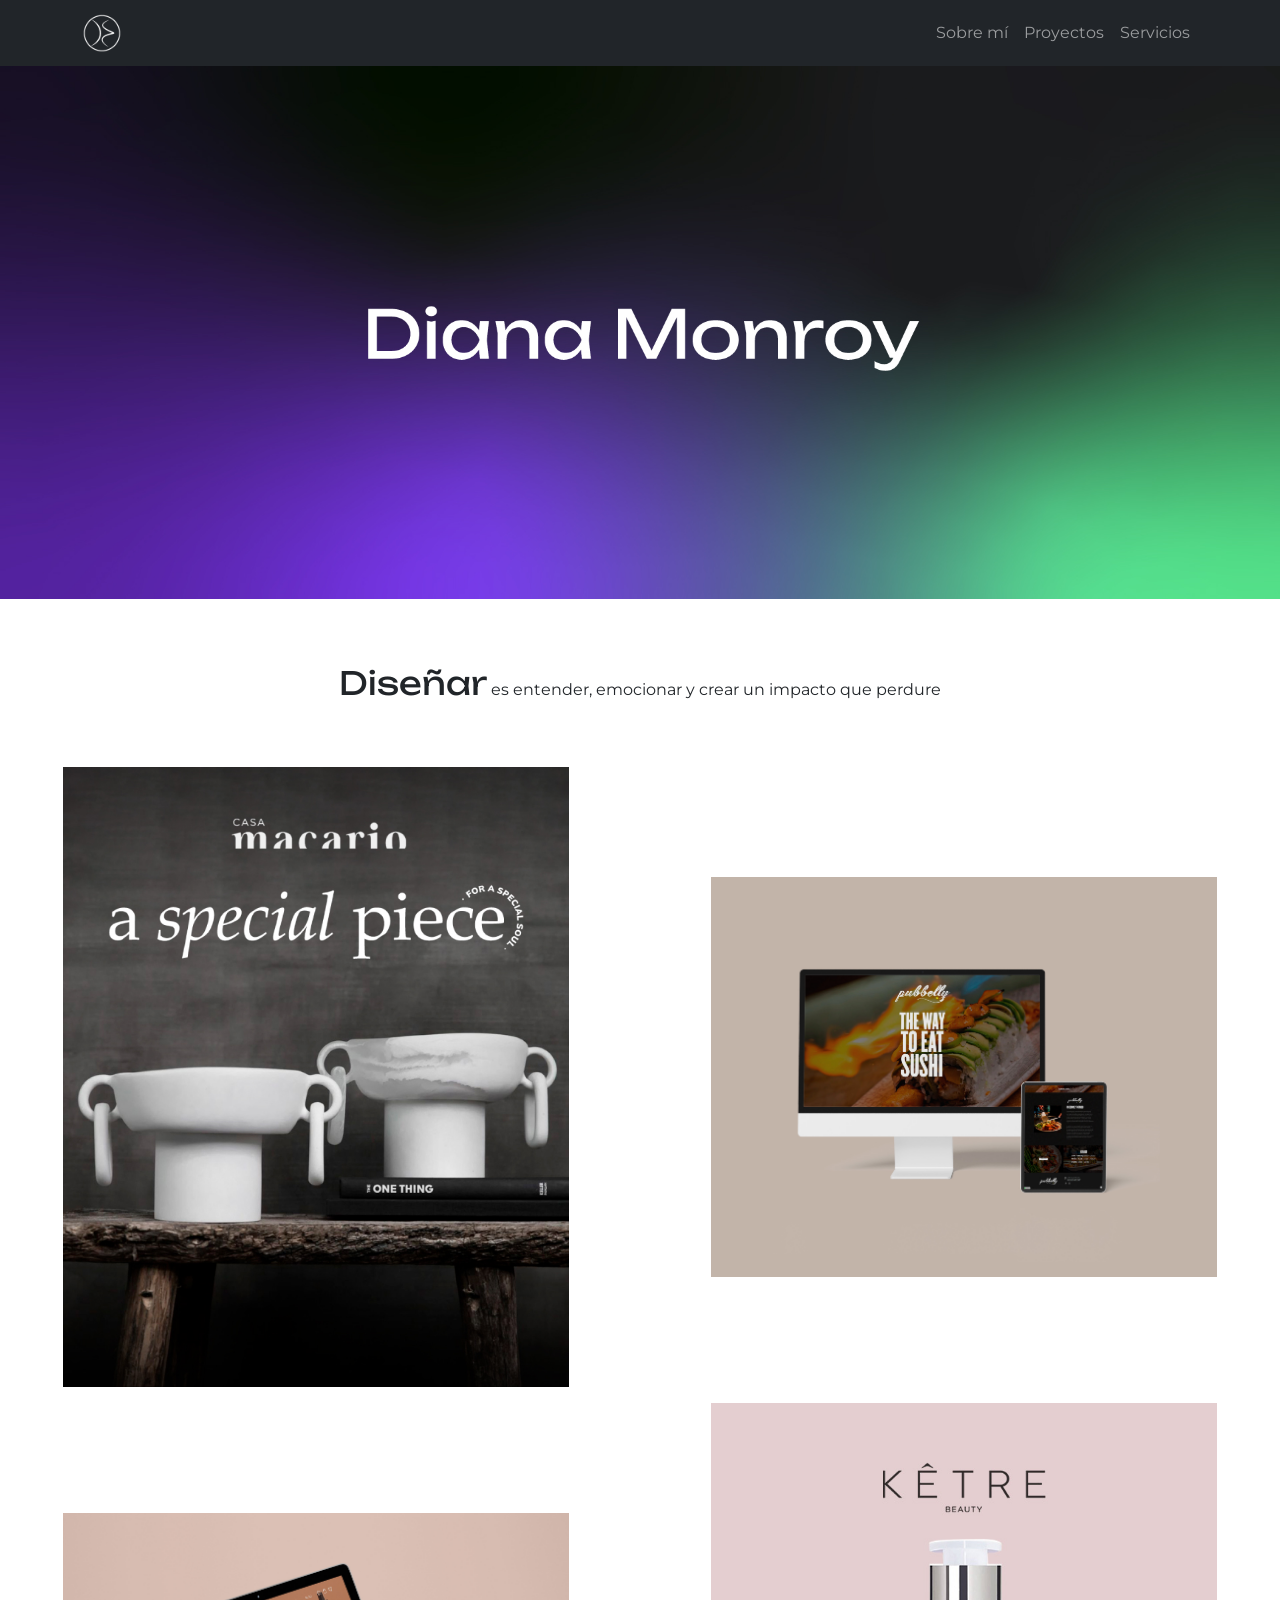
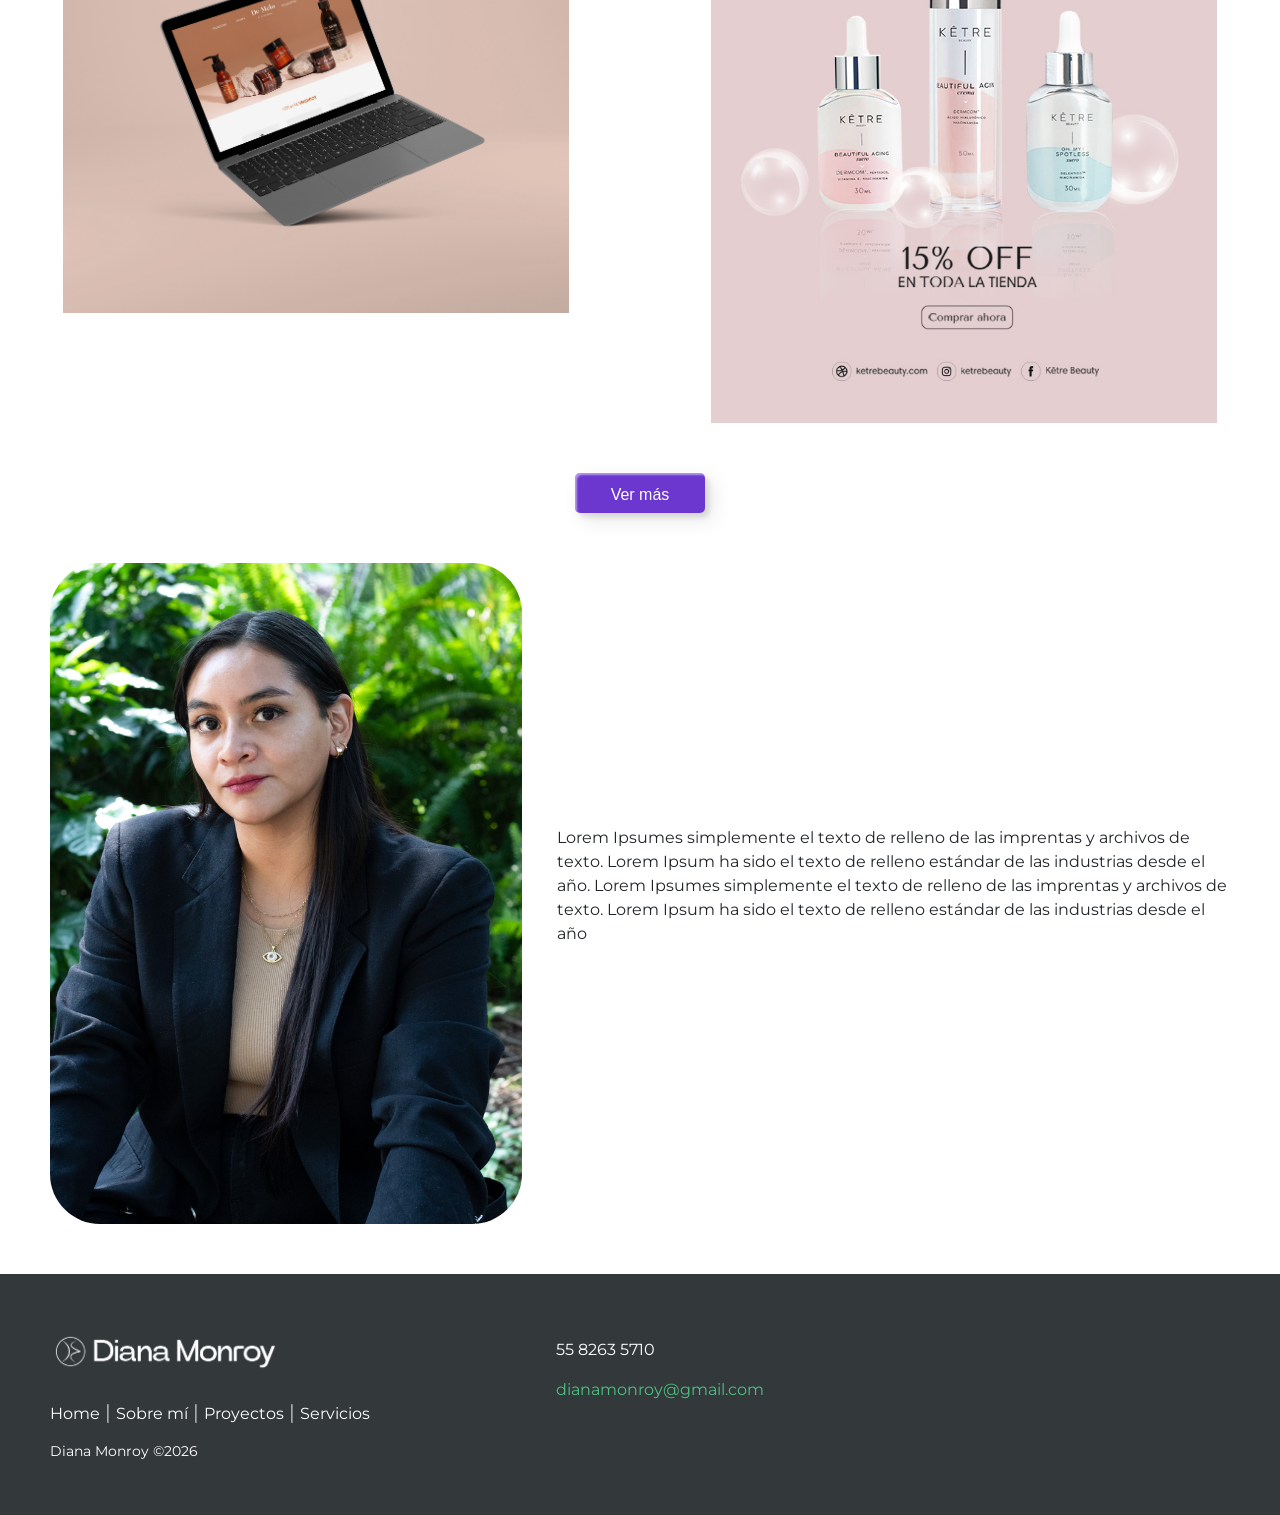
==== index.html @ ef46da45 "version 27 feb 2026" ====
<!DOCTYPE html>
<html lang="es">

<head>
    <meta charset="UTF-8">
    <meta name="viewport" content="width=device-width, initial-scale=1.0">
    <title>Diana Monroy</title>
    <!-- Hoja de estiloa -->
    <link rel="stylesheet" href="./css/styles.css">
    <!-- BOOTSTRAP -->
    <link href="https://cdn.jsdelivr.net/npm/bootstrap@5.3.8/dist/css/bootstrap.min.css" rel="stylesheet"
        integrity="sha384-sRIl4kxILFvY47J16cr9ZwB07vP4J8+LH7qKQnuqkuIAvNWLzeN8tE5YBujZqJLB" crossorigin="anonymous">

    <!-- FONTS -->
    <link rel="preconnect" href="https://fonts.googleapis.com">
    <link rel="preconnect" href="https://fonts.gstatic.com" crossorigin>
    <link href="https://fonts.googleapis.com/css2?family=Montserrat:ital,wght@0,100..900;1,100..900&display=swap"
        rel="stylesheet">


    <link rel="preconnect" href="https://fonts.googleapis.com">
    <link rel="preconnect" href="https://fonts.gstatic.com" crossorigin>
    <link href="https://fonts.googleapis.com/css2?family=Unbounded:wght@200..900&display=swap" rel="stylesheet">

</head>

<body>
    <nav class="navbar navbar-expand-md navbar-dark bg-dark">
        <div class="container">
            <a class="navbar-brand" href="index.html">
                <img src="./img/logo_dm.png" alt="Bootstrap" width="40" height="40">
            </a>
            <button class="navbar-toggler" type="button" data-bs-toggle="collapse" data-bs-target="#mainNav"
                aria-controls="mainNav" aria-expanded="false" aria-label="Toggle navigation">
                <span class="navbar-toggler-icon"></span>
            </button>
            <div id="mainNav" class="collapse navbar-collapse">
                <ul class="navbar-nav ms-auto">
                    <li class="nav-item"><a class="nav-link" aria-current="page" href="sobre-mi.html">Sobre mí</a></li>
                    <li class="nav-item"><a class="nav-link" href="proyectos.html">Proyectos</a></li>
                    <li class="nav-item"><a class="nav-link" href="servicios.html">Servicios</a></li>
                </ul>
            </div>
        </div>
    </nav>

    <header>
        <img class="banner_principal" src="./img/banner_nombre.jpg" class="img-fluid" alt="">
    </header>

    <main>
        <p class="frase">
            <span class="destacado">Diseñar</span> es entender, emocionar y crear un impacto que perdure
        </p>
        <div class="proyectos">
            <img src="./img/casa_macario.jpg" alt="">
            <img src="./img/sitio_1.jpg" alt="">
            <img src="./img/sitio_2.jpg" alt="">
            <img src="./img/propuesta.jpg" alt="">
        </div>

        <div class="boton-home">
            <button class="custom-btn btn-15">Ver más</button>
        </div>

        <div class="sobre-mi">
            <img src="./img/foto_diana.jpg" alt="Diana-Monroy">
            <p>Lorem Ipsumes simplemente el texto de relleno de las imprentas y archivos de texto. Lorem Ipsum ha sido
                el texto de relleno estándar de las industrias desde el año. Lorem Ipsumes simplemente el texto de
                relleno de las imprentas y archivos de texto. Lorem Ipsum ha sido el texto de relleno estándar de las
                industrias desde el año</p>
        </div>
    </main>

    <footer class="footer-distributed">

        <div class="footer-left">

            <img src="./img/logo.png" href="index.html" height="45">

            <p class="footer-links">
                <a href="index.html" class="link-1">Home</a>
                <a href="sobre-mi.html">Sobre mí</a>
                <a href="proyectos.html">Proyectos</a>
                <a href="servicios.html">Servicios</a>
            </p>

            <p class="footer-company-name">Diana Monroy ©2026</p>
        </div>

        <div class="footer-center">
            <div>
                <i class="fa fa-phone"></i>
                <p>55 8263 5710</p>
            </div>

            <div>
                <i class="fa fa-envelope"></i>
                <p><a href="#">dianamonroy@gmail.com</a></p>
            </div>

        </div>

        </div>

    </footer>
    <!-- BOOTSTRAP -->
    <script src="https://cdn.jsdelivr.net/npm/bootstrap@5.3.8/dist/js/bootstrap.bundle.min.js"
        integrity="sha384-FKyoEForCGlyvwx9Hj09JcYn3nv7wiPVlz7YYwJrWVcXK/BmnVDxM+D2scQbITxI"
        crossorigin="anonymous"></script>
</body>

</html>
---- css/styles.css ----
* {
    margin: 0;
    font-family: "Montserrat", "Unbounded", sans-serif;
}

.banner_principal {
    width: 100%;
    height: auto;
}

.proyectos {
    display: grid;
    grid-template-columns: repeat(2, 1fr);
    /* 2 columnas */
    grid-template-rows: repeat(2, auto);
    /* 2 filas */
    gap: 16px;
    /* espacio entre imágenes */
    justify-items: center;
    align-items: center;
}

.proyectos img {
    width: 80%;
    height: auto;
}


/* Boton proyectos */
.custom-btn {
    width: 130px;
    height: 40px;
    color: #fff;
    border-radius: 5px;
    padding: 10px 25px;
    font-family: 'Lato', sans-serif;
    font-weight: 500;
    background: transparent;
    cursor: pointer;
    transition: all 0.3s ease;
    position: relative;
    box-shadow: inset 2px 2px 2px 0px rgba(255, 255, 255, .5),
        7px 7px 20px 0px rgba(0, 0, 0, .1),
        4px 4px 5px 0px rgba(0, 0, 0, .1);
    outline: none;
}

.boton-home {
    display: flex;
    justify-content: center;
    margin: 50px;
}

.btn-15 {
    background: #6B37CE;
    border: none;
    z-index: 1;
}

.btn-15:after {
    position: absolute;
    content: "";
    width: 0;
    height: 100%;
    top: 0;
    right: 0;
    z-index: -1;
    background-color: #4FC082;
    border-radius: 5px;
    box-shadow: inset 2px 2px 2px 0px rgba(255, 255, 255, .5),
        7px 7px 20px 0px rgba(0, 0, 0, .1),
        4px 4px 5px 0px rgba(0, 0, 0, .1);
    transition: all 0.3s ease;
}

.btn-15:hover {
    color: #fff;
}

.btn-15:hover:after {
    left: 0;
    width: 100%;
}

.btn-15:active {
    top: 2px;
}

.frase {
    font-weight: weight;
    text-align: center;
    margin: 60px;
}

.sobre-mi {
    display: flex;
    justify-content: center;
    align-items: center;
    gap: 35px;
    margin: 50px;
}

.sobre-mi img {
    width: 40%;
    border-radius: 50px;
}

.sobre-mi h2 {
    font-family: "Unbounded", sans-serif;
    color: #6B37CE;
}

.destacado {
    font-family: "Unbounded", sans-serif;
    font-size: xx-large;
}

.conteo {
    display: grid;
    grid-template-columns: repeat(3, 1fr);
    gap: 32px;
    text-align: center;
}

.conteo div {
    padding: 20px;
    border-radius: 12px;
    background-color: #f5f5f5;
}

.conteo h2 {
    font-size: 2.5rem;
    font-family: "Unbounded", sans-serif;
    color: #4FC082;
    margin-bottom: 8px;
}

.conteo p {
    margin: 0;
    line-height: 1.5;
}

/* FOOTER */
.footer-distributed {
    background: #33383b;
    box-shadow: 0 1px 1px 0 rgba(0, 0, 0, 0.12);
    box-sizing: border-box;
    width: 100%;
    text-align: left;
    font: bold 16px sans-serif;
    padding: 55px 50px;
}

.footer-distributed .footer-left,
.footer-distributed .footer-center,
.footer-distributed .footer-right {
    display: inline-block;
    vertical-align: top;
}

/* Footer left */

.footer-distributed .footer-left {
    width: 40%;
}

/* Logo */

.footer-distributed h3 {
    color: #ffffff;
    font: normal 36px 'Open Sans', cursive;
    margin: 0;
}

.footer-distributed h3 span {
    color: #4FC082;
}

/* Footer links */

.footer-distributed .footer-links {
    color: #ffffff;
    margin: 20px 0 12px;
    padding: 0;
}

.footer-distributed .footer-links a {
    display: inline-block;
    line-height: 1.8;
    font-weight: 400;
    text-decoration: none;
    color: inherit;
}

.footer-distributed .footer-company-name {
    color: #ffffff;
    font-size: 14px;
    font-weight: normal;
    margin: 0;
}

/* Footer Center */

.footer-distributed .footer-center {
    width: 35%;
}

.footer-distributed .footer-center i {
    background-color: #33383b;
    color: #ffffff;
    font-size: 25px;
    width: 38px;
    height: 38px;
    border-radius: 50%;
    text-align: center;
    line-height: 42px;
    margin: 10px 15px;
    vertical-align: middle;
}

.footer-distributed .footer-center i.fa-envelope {
    font-size: 17px;
    line-height: 38px;
}

.footer-distributed .footer-center p {
    display: inline-block;
    color: #ffffff;
    font-weight: 400;
    vertical-align: middle;
    margin: 0;
}

.footer-distributed .footer-center p span {
    display: block;
    font-weight: normal;
    font-size: 14px;
    line-height: 2;
}

.footer-distributed .footer-center p a {
    color: #4FC082;
    text-decoration: none;
    ;
}

.footer-distributed .footer-links a:before {
    content: "|";
    font-weight: 300;
    font-size: 20px;
    left: 0;
    color: #fff;
    display: inline-block;
    padding-right: 5px;
}

.footer-distributed .footer-links .link-1:before {
    content: none;
}

/* Footer Right */

.footer-distributed .footer-right {
    width: 20%;
}

.footer-distributed .footer-company-about {
    line-height: 20px;
    color: #92999f;
    font-size: 13px;
    font-weight: normal;
    margin: 0;
}

.footer-distributed .footer-company-about span {
    display: block;
    color: #ffffff;
    font-size: 14px;
    font-weight: bold;
    margin-bottom: 20px;
}

.footer-distributed .footer-icons {
    margin-top: 25px;
}

.footer-distributed .footer-icons a {
    display: inline-block;
    width: 35px;
    height: 35px;
    cursor: pointer;
    background-color: #ffffff;
    border-radius: 2px;
    font-size: 20px;
    color: #ffffff;
    text-align: center;
    line-height: 35px;
    margin-right: 3px;
    margin-bottom: 5px;
}


/* SERVICIOS */

#s-branding {
    display: grid;
    grid-template-columns: 1fr 1fr;
    align-items: center;
    gap: 60px;
    max-width: 1100px;
    margin: 80px auto;
    padding: 0 20px;
}

#s-branding img {
    max-width: 500px;
    width: 100%;
    height: auto;
    border-radius: 30px;
    object-fit: cover;
}

#s-branding h2 {
    font-size: 32px;
    color: #6B37CE;
    margin-bottom: 20px;
}

#s-redes {
    display: grid;
    grid-template-columns: 1fr 1fr;
    align-items: center;
    gap: 60px;
    max-width: 1100px;
    margin: 80px auto;
    padding: 0 20px;
}

#s-redes img {
    max-width: 500px;
    width: 100%;
    height: auto;
    border-radius: 30px;
    object-fit: cover;
    z-index: 999;
}

#s-redes h2 {
    font-size: 32px;
    color: #6B37CE;
    margin-bottom: 20px;
}

#s-ilus {
    display: grid;
    grid-template-columns: 1fr 1fr;
    align-items: center;
    gap: 60px;
    max-width: 1100px;
    margin: 80px auto;
    padding: 0 20px;
}

#s-ilus img {
    max-width: 500px;
    width: 100%;
    height: auto;
    border-radius: 30px;
    object-fit: cover;
}

#s-ilus h2 {
    font-size: 32px;
    color: #6B37CE;
    margin-bottom: 20px;
}

#s-foto {
    display: grid;
    grid-template-columns: 1fr 1fr;
    align-items: center;
    gap: 60px;
    max-width: 1100px;
    margin: 80px auto;
    padding: 0 20px;
}

#s-foto img {
    max-width: 500px;
    width: 100%;
    height: auto;
    border-radius: 30px;
    object-fit: cover;
}

#s-foto h2 {
    font-size: 32px;
    color: #6B37CE;
    margin-bottom: 20px;
}



/* MEDIA QUERIES */

/* Galeria-home */
@media (max-width: 575.98px) {
    .proyectos {
        display: grid;
        grid-template-columns: 1fr;
        /* 1 imagen por columna */
        gap: 16px;
        justify-items: center;
    }

    .proyectos img {
        width: 90%;
        height: auto;
    }

    @media (min-width: 768px) {
        .proyectos {
            grid-template-columns: repeat(2, 1fr);
            /* 2 columnas */
        }

        .proyectos img {
            width: 80%;
        }
    }
}

/* SOBRE MI */
@media (max-width: 575.98px) {
    .sobre-mi {
        flex-direction: column;
        text-align: center;
        margin: 20px;
    }

    .sobre-mi img {
        width: 70%;
        max-width: 100%;
    }
}

/* FOOTER */
@media (max-width: 880px) {

    .footer-distributed {
        font: bold 14px sans-serif;
    }

    .footer-distributed .footer-left,
    .footer-distributed .footer-center,
    .footer-distributed .footer-right {
        display: block;
        width: 100%;
        margin-bottom: 20px;
        text-align: center;
    }

    .footer-distributed .footer-center i {
        margin-left: 0;
    }
}


/* Sobre mí  */
@media (max-width: 768px) {
    .conteo {
        grid-template-columns: 1fr;
        gap: 24px;
    }
}

/* GALERIA SOBRE-MI */
.section {
    display: none;
    padding: 2rem;

    @media screen and (min-width: 768px) {
        padding: 4rem;
    }

    @supports(display: grid) {
        display: block;
    }
}

.grid {
    display: grid;
    grid-gap: 30px;
    grid-template-columns: repeat(auto-fit, minmax(300px, 1fr));
    grid-auto-rows: 150px;
    grid-auto-flow: row dense;
}

.item {
    position: relative;
    display: flex;
    flex-direction: column;
    justify-content: flex-end;
    box-sizing: border-box;
    background: #0c9a9a;
    color: #fff;
    grid-column-start: auto;
    grid-row-start: auto;
    color: #fff;
    background: url(./img/s-branding.jpg);
    background-size: cover;
    background-position: center;
    box-shadow: -2px 2px 10px 0px rgba(#444, 0.4);
    transition: transform 0.3s ease-in-out;
    cursor: pointer;
    counter-increment: item-counter;

    &:nth-of-type(3n) {
        background-image: url(./img/s-foto.jpg);
    }

    &:nth-of-type(4n) {
        background-image: url(./img/s-foto.jpg);
    }

    &:nth-of-type(5n) {
        background-image: url(./img/sitio_1.jpg);
    }

    &:nth-of-type(6n) {
        background-image: url(./img/sitio_2.jpg);
    }

    &:after {
        content: '';
        position: absolute;
        width: 100%;
        height: 100%;
        background-color: black;
        opacity: 0.3;
        transition: opacity 0.3s ease-in-out;
    }

    &:hover {
        transform: scale(1.05);

        &:after {
            opacity: 0;
        }
    }

    &--medium {
        grid-row-end: span 2;
    }

    &--large {
        grid-row-end: span 3;
    }

    &--full {
        grid-column-end: auto;

        @media screen and (min-width: 768px) {
            grid-column: 1/-1;
            grid-row-end: span 2;
        }
    }

    &__details {
        position: relative;
        z-index: 1;
        padding: 15px;
        color: #444;
        background: #fff;
        text-transform: lowercase;
        letter-spacing: 1px;
        color: #828282;

        &:before {
            content: counter(item-counter);
            font-weight: bold;
            font-size: 1.1rem;
            padding-right: 0.5em;
            color: #444;
        }
    }
}

/* SERVICIOS */
/* BRANDING */
@media (max-width: 768px) {
    #s-branding {
        grid-template-columns: 1fr;
        gap: 30px;
        text-align: center;
    }

    #s-branding img {
        max-width: 300px;
        margin: 0 auto;
    }

    #s-branding p {
        max-width: 100%;
        font-size: 15px;
        text-align: left;
    }

    #s-branding h2 {
        font-size: 26px;
    }

    #s-branding ul {
        text-align: left;
    }
}

/* REDES SOCIALES */
@media (max-width: 768px) {
    #s-redes {
        grid-template-columns: 1fr;
        gap: 30px;
        text-align: center;
    }

    #s-redes img {
        max-width: 300px;
        margin: 0 auto;
        order: 1 !important;
    }

    #s-redes p {
        max-width: 100%;
        font-size: 15px;
        text-align: left;
        order: 2 !important;
    }

    #s-redes h2 {
        font-size: 26px;
    }

    #s-redes ul {
        text-align: left;
    }
}

/* ILUSTRACION */
@media (max-width: 768px) {
    #s-ilus {
        grid-template-columns: 1fr;
        gap: 30px;
        text-align: center;
    }

    #s-ilus img {
        max-width: 300px;
        margin: 0 auto;
    }

    #s-ilus p {
        max-width: 100%;
        font-size: 15px;
        text-align: left;
    }

    #s-ilus h2 {
        font-size: 26px;
    }

    #s-ilus ul {
        text-align: left;
    }
}

/* FOTOGRAFIA */
@media (max-width: 768px) {
    #s-foto {
        grid-template-columns: 1fr;
        gap: 30px;
        text-align: center;
    }

    #s-foto img {
        max-width: 300px;
        margin: 0 auto;
        order: 1 !important;
    }

    #s-foto p {
        max-width: 100%;
        font-size: 15px;
        text-align: left;
        order: 2 !important;
    }

    #s-foto h2 {
        font-size: 26px;
    }

    #s-foto ul {
        text-align: left;
    }
}
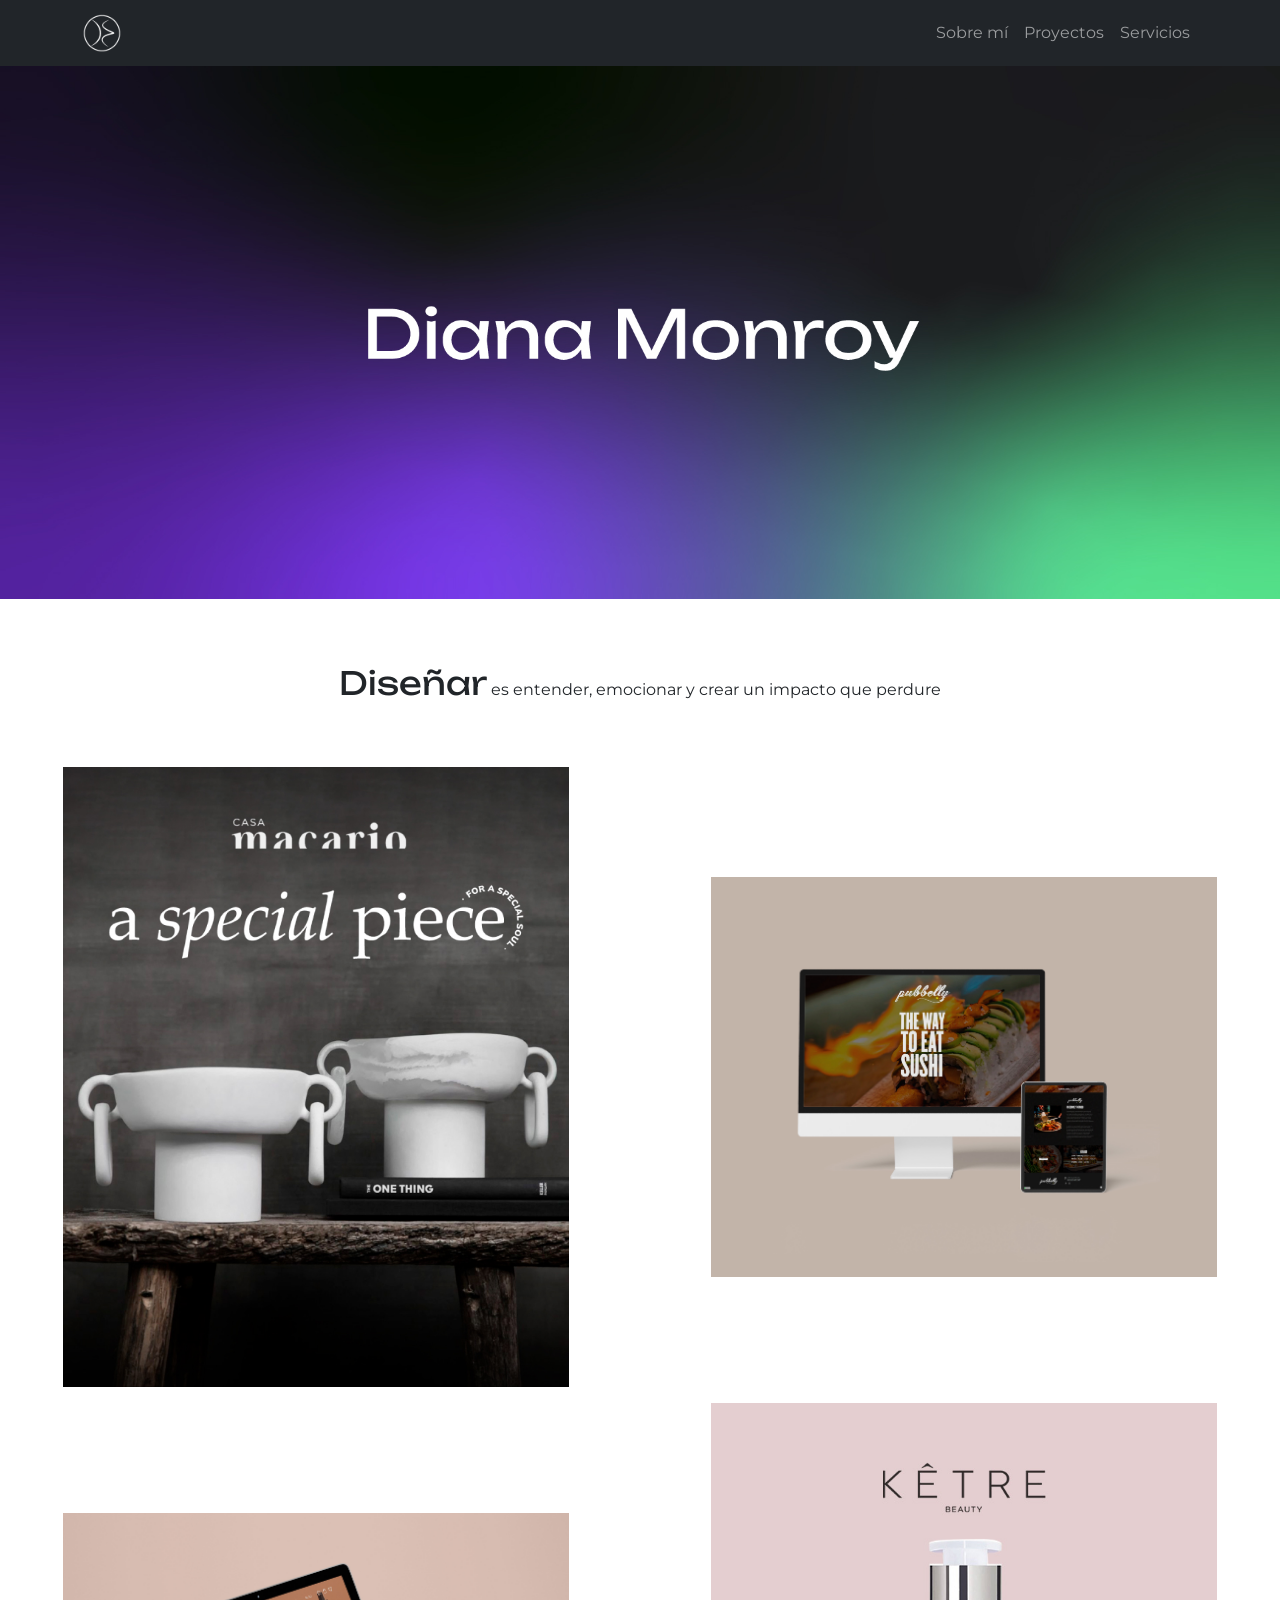
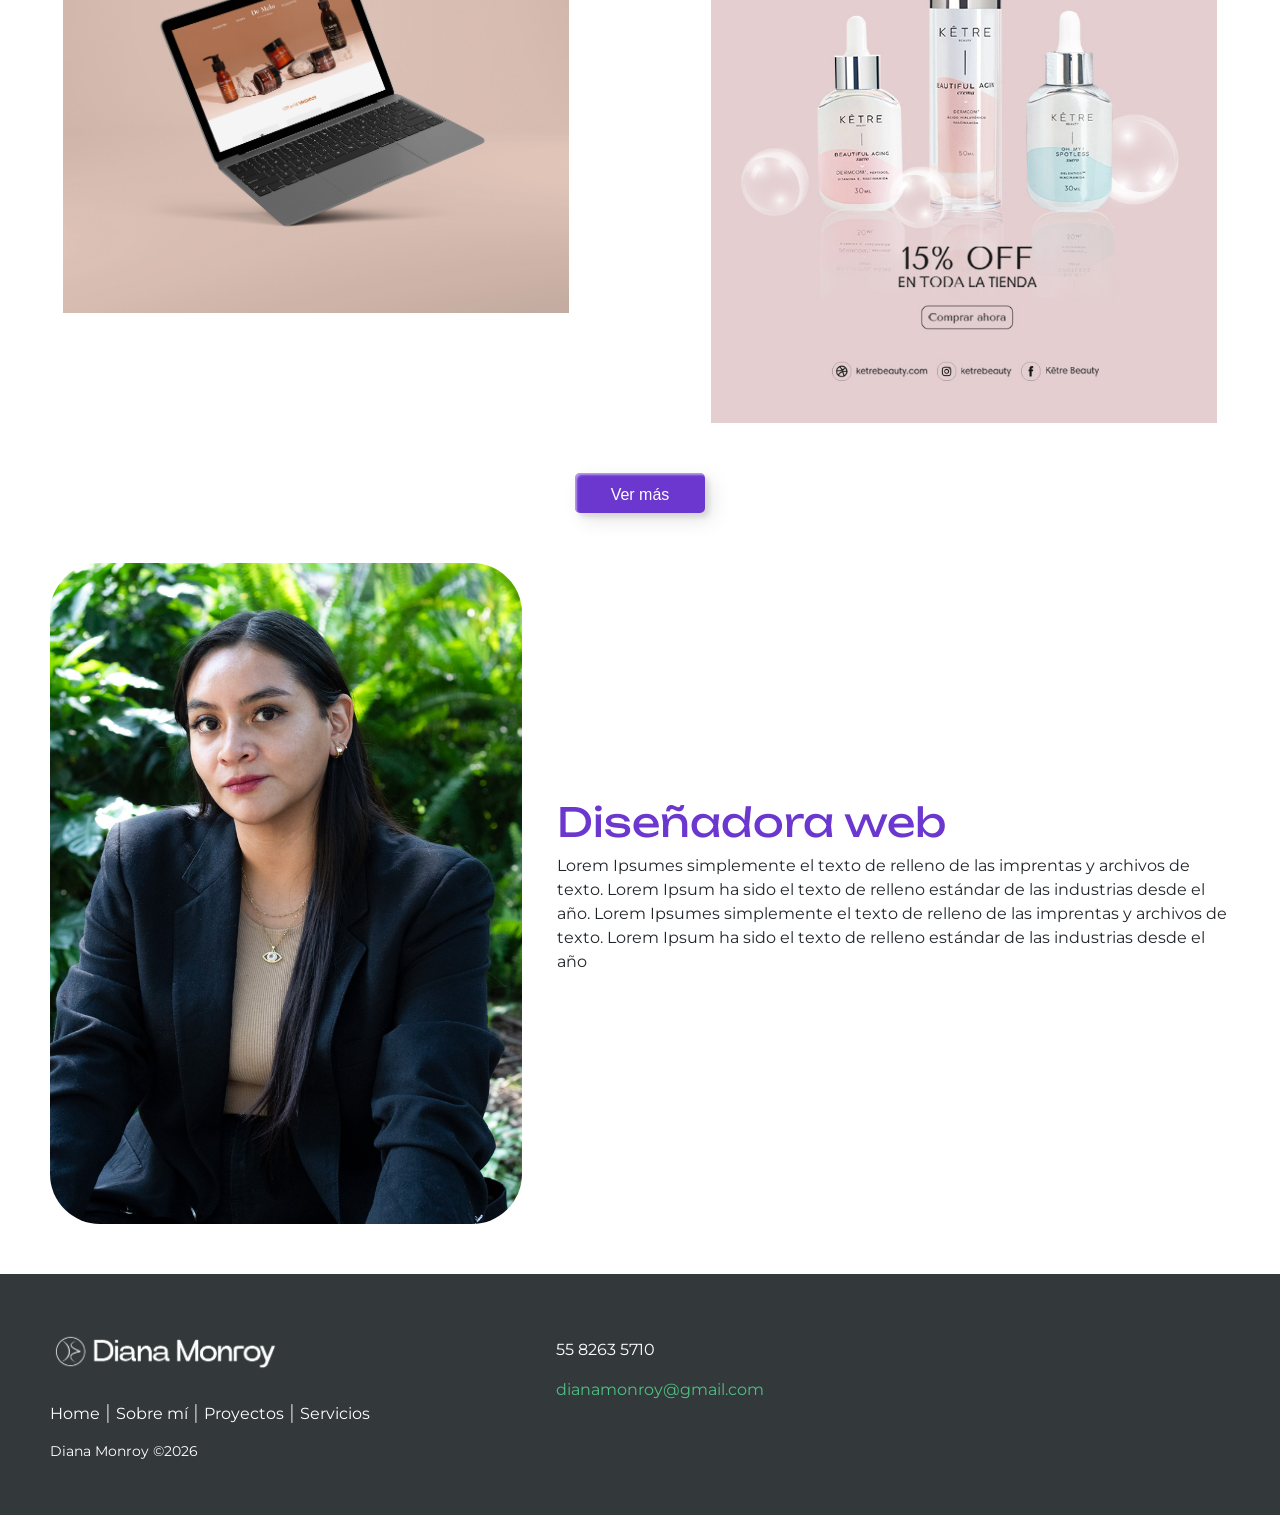
==== commit 7e723c8d: "correcciones segunda entrega" ====
--- a/index.html
+++ b/index.html
@@ -5,8 +5,7 @@
     <meta charset="UTF-8">
     <meta name="viewport" content="width=device-width, initial-scale=1.0">
     <title>Diana Monroy</title>
-    <!-- Hoja de estiloa -->
-    <link rel="stylesheet" href="./css/styles.css">
+
     <!-- BOOTSTRAP -->
     <link href="https://cdn.jsdelivr.net/npm/bootstrap@5.3.8/dist/css/bootstrap.min.css" rel="stylesheet"
         integrity="sha384-sRIl4kxILFvY47J16cr9ZwB07vP4J8+LH7qKQnuqkuIAvNWLzeN8tE5YBujZqJLB" crossorigin="anonymous">
@@ -17,46 +16,53 @@
     <link href="https://fonts.googleapis.com/css2?family=Montserrat:ital,wght@0,100..900;1,100..900&display=swap"
         rel="stylesheet">
 
-
+    <!-- FONTS -->
     <link rel="preconnect" href="https://fonts.googleapis.com">
     <link rel="preconnect" href="https://fonts.gstatic.com" crossorigin>
     <link href="https://fonts.googleapis.com/css2?family=Unbounded:wght@200..900&display=swap" rel="stylesheet">
 
+    <!-- Hoja de estiloa -->
+    <link rel="stylesheet" href="css/styles.css">
 </head>
 
 <body>
-    <nav class="navbar navbar-expand-md navbar-dark bg-dark">
-        <div class="container">
-            <a class="navbar-brand" href="index.html">
-                <img src="./img/logo_dm.png" alt="Bootstrap" width="40" height="40">
-            </a>
-            <button class="navbar-toggler" type="button" data-bs-toggle="collapse" data-bs-target="#mainNav"
-                aria-controls="mainNav" aria-expanded="false" aria-label="Toggle navigation">
-                <span class="navbar-toggler-icon"></span>
-            </button>
-            <div id="mainNav" class="collapse navbar-collapse">
-                <ul class="navbar-nav ms-auto">
-                    <li class="nav-item"><a class="nav-link" aria-current="page" href="sobre-mi.html">Sobre mí</a></li>
-                    <li class="nav-item"><a class="nav-link" href="proyectos.html">Proyectos</a></li>
-                    <li class="nav-item"><a class="nav-link" href="servicios.html">Servicios</a></li>
-                </ul>
+    <header>
+        <nav class="navbar navbar-expand-md navbar-dark bg-dark">
+            <div class="container">
+                <a class="navbar-brand" href="index.html">
+                    <img src="./img/logo_dm.png" alt="Bootstrap" width="40" height="40">
+                </a>
+                <button class="navbar-toggler" type="button" data-bs-toggle="collapse" data-bs-target="#mainNav"
+                    aria-controls="mainNav" aria-expanded="false" aria-label="Toggle navigation">
+                    <span class="navbar-toggler-icon"></span>
+                </button>
+                <div id="mainNav" class="collapse navbar-collapse">
+                    <ul class="navbar-nav ms-auto">
+                        <li class="nav-item"><a class="nav-link" aria-current="page" href="pages/sobre-mi.html">Sobre
+                                mí</a>
+                        </li>
+                        <li class="nav-item"><a class="nav-link" href="pages/proyectos.html">Proyectos</a></li>
+                        <li class="nav-item"><a class="nav-link" href="pages/servicios.html">Servicios</a></li>
+                    </ul>
+                </div>
             </div>
-        </div>
-    </nav>
-
-    <header>
-        <img class="banner_principal" src="./img/banner_nombre.jpg" class="img-fluid" alt="">
+        </nav>
     </header>
 
     <main>
+        <div>
+            <img class="banner_principal" src="img/banner_nombre.jpg" class="img-fluid" alt="">
+        </div>
+
         <p class="frase">
             <span class="destacado">Diseñar</span> es entender, emocionar y crear un impacto que perdure
         </p>
+
         <div class="proyectos">
-            <img src="./img/casa_macario.jpg" alt="">
-            <img src="./img/sitio_1.jpg" alt="">
-            <img src="./img/sitio_2.jpg" alt="">
-            <img src="./img/propuesta.jpg" alt="">
+            <img src="img/casa_macario.jpg" alt="">
+            <img src="img/sitio_1.jpg" alt="">
+            <img src="img/sitio_2.jpg" alt="">
+            <img src="img/propuesta.jpg" alt="">
         </div>
 
         <div class="boton-home">
@@ -64,11 +70,16 @@
         </div>
 
         <div class="sobre-mi">
-            <img src="./img/foto_diana.jpg" alt="Diana-Monroy">
-            <p>Lorem Ipsumes simplemente el texto de relleno de las imprentas y archivos de texto. Lorem Ipsum ha sido
-                el texto de relleno estándar de las industrias desde el año. Lorem Ipsumes simplemente el texto de
-                relleno de las imprentas y archivos de texto. Lorem Ipsum ha sido el texto de relleno estándar de las
-                industrias desde el año</p>
+            <img src="img/foto_diana.jpg" alt="Diana-Monroy">
+            <div class="sobre-mi-texto">
+                <h1>Diseñadora web</h1>
+                <p>Lorem Ipsumes simplemente el texto de relleno de las imprentas y archivos de texto. Lorem Ipsum ha
+                    sido
+                    el texto de relleno estándar de las industrias desde el año. Lorem Ipsumes simplemente el texto de
+                    relleno de las imprentas y archivos de texto. Lorem Ipsum ha sido el texto de relleno estándar de
+                    las
+                    industrias desde el año</p>
+            </div>
         </div>
     </main>
 
@@ -76,13 +87,13 @@
 
         <div class="footer-left">
 
-            <img src="./img/logo.png" href="index.html" height="45">
+            <img src="img/logo.png" href="index.html" height="45">
 
             <p class="footer-links">
                 <a href="index.html" class="link-1">Home</a>
-                <a href="sobre-mi.html">Sobre mí</a>
-                <a href="proyectos.html">Proyectos</a>
-                <a href="servicios.html">Servicios</a>
+                <a href="pages/sobre-mi.html">Sobre mí</a>
+                <a href="pages/proyectos.html">Proyectos</a>
+                <a href="pages/servicios.html">Servicios</a>
             </p>
 
             <p class="footer-company-name">Diana Monroy ©2026</p>
--- a/css/styles.css
+++ b/css/styles.css
@@ -24,7 +24,6 @@
     width: 80%;
     height: auto;
 }
-
 
 /* Boton proyectos */
 .custom-btn {
@@ -105,8 +104,14 @@
     border-radius: 50px;
 }
 
-.sobre-mi h2 {
+.sobre-mi-texto {
+    display: flex;
+    flex-direction: column;
+}
+
+.sobre-mi h1 {
     font-family: "Unbounded", sans-serif;
+    font-weight: normal;
     color: #6B37CE;
 }
 
@@ -303,21 +308,19 @@
 /* SERVICIOS */
 
 #s-branding {
-    display: grid;
-    grid-template-columns: 1fr 1fr;
+    display: flex;
     align-items: center;
-    gap: 60px;
-    max-width: 1100px;
+    gap: 100px;
+    max-width: 70%;
     margin: 80px auto;
     padding: 0 20px;
 }
 
 #s-branding img {
-    max-width: 500px;
+    max-width: 1000px;
     width: 100%;
     height: auto;
     border-radius: 30px;
-    object-fit: cover;
 }
 
 #s-branding h2 {
@@ -327,22 +330,19 @@
 }
 
 #s-redes {
-    display: grid;
-    grid-template-columns: 1fr 1fr;
+    display: flex;
     align-items: center;
-    gap: 60px;
-    max-width: 1100px;
+    gap: 100px;
+    max-width: 70%;
     margin: 80px auto;
     padding: 0 20px;
 }
 
 #s-redes img {
-    max-width: 500px;
+    max-width: 1000px;
     width: 100%;
     height: auto;
     border-radius: 30px;
-    object-fit: cover;
-    z-index: 999;
 }
 
 #s-redes h2 {
@@ -352,21 +352,19 @@
 }
 
 #s-ilus {
-    display: grid;
-    grid-template-columns: 1fr 1fr;
+    display: flex;
     align-items: center;
-    gap: 60px;
-    max-width: 1100px;
+    gap: 100px;
+    max-width: 70%;
     margin: 80px auto;
     padding: 0 20px;
 }
 
 #s-ilus img {
-    max-width: 500px;
+    max-width: 1000px;
     width: 100%;
     height: auto;
     border-radius: 30px;
-    object-fit: cover;
 }
 
 #s-ilus h2 {
@@ -376,21 +374,19 @@
 }
 
 #s-foto {
-    display: grid;
-    grid-template-columns: 1fr 1fr;
+    display: flex;
     align-items: center;
-    gap: 60px;
-    max-width: 1100px;
+    gap: 100px;
+    max-width: 70%;
     margin: 80px auto;
     padding: 0 20px;
 }
 
 #s-foto img {
-    max-width: 500px;
+    max-width: 1000px;
     width: 100%;
     height: auto;
     border-radius: 30px;
-    object-fit: cover;
 }
 
 #s-foto h2 {
@@ -587,10 +583,11 @@
 }
 
 /* SERVICIOS */
+
 /* BRANDING */
 @media (max-width: 768px) {
     #s-branding {
-        grid-template-columns: 1fr;
+        flex-direction: column;
         gap: 30px;
         text-align: center;
     }
@@ -618,7 +615,7 @@
 /* REDES SOCIALES */
 @media (max-width: 768px) {
     #s-redes {
-        grid-template-columns: 1fr;
+        flex-direction: column-reverse;
         gap: 30px;
         text-align: center;
     }
@@ -626,14 +623,12 @@
     #s-redes img {
         max-width: 300px;
         margin: 0 auto;
-        order: 1 !important;
     }
 
     #s-redes p {
         max-width: 100%;
         font-size: 15px;
         text-align: left;
-        order: 2 !important;
     }
 
     #s-redes h2 {
@@ -648,7 +643,7 @@
 /* ILUSTRACION */
 @media (max-width: 768px) {
     #s-ilus {
-        grid-template-columns: 1fr;
+        flex-direction: column;
         gap: 30px;
         text-align: center;
     }
@@ -676,7 +671,7 @@
 /* FOTOGRAFIA */
 @media (max-width: 768px) {
     #s-foto {
-        grid-template-columns: 1fr;
+        flex-direction: column-reverse;
         gap: 30px;
         text-align: center;
     }
@@ -684,14 +679,12 @@
     #s-foto img {
         max-width: 300px;
         margin: 0 auto;
-        order: 1 !important;
     }
 
     #s-foto p {
         max-width: 100%;
         font-size: 15px;
         text-align: left;
-        order: 2 !important;
     }
 
     #s-foto h2 {
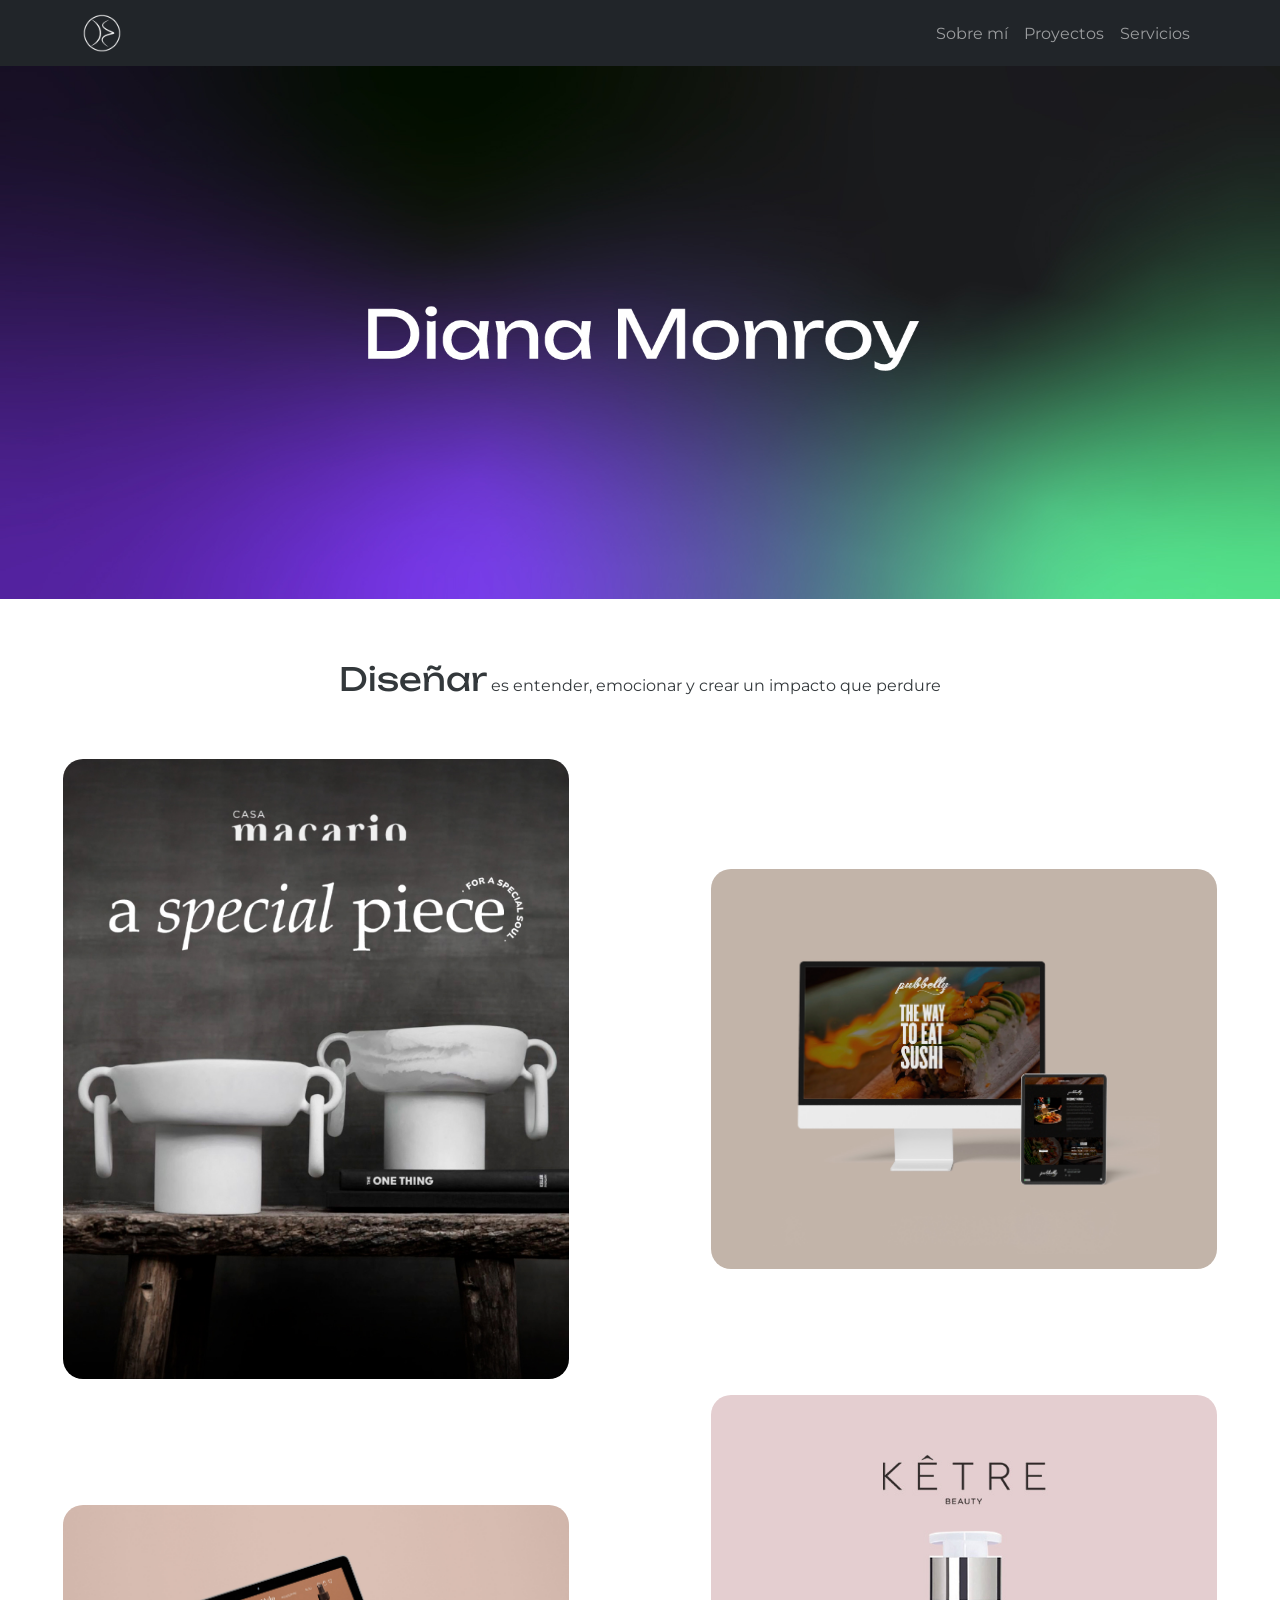
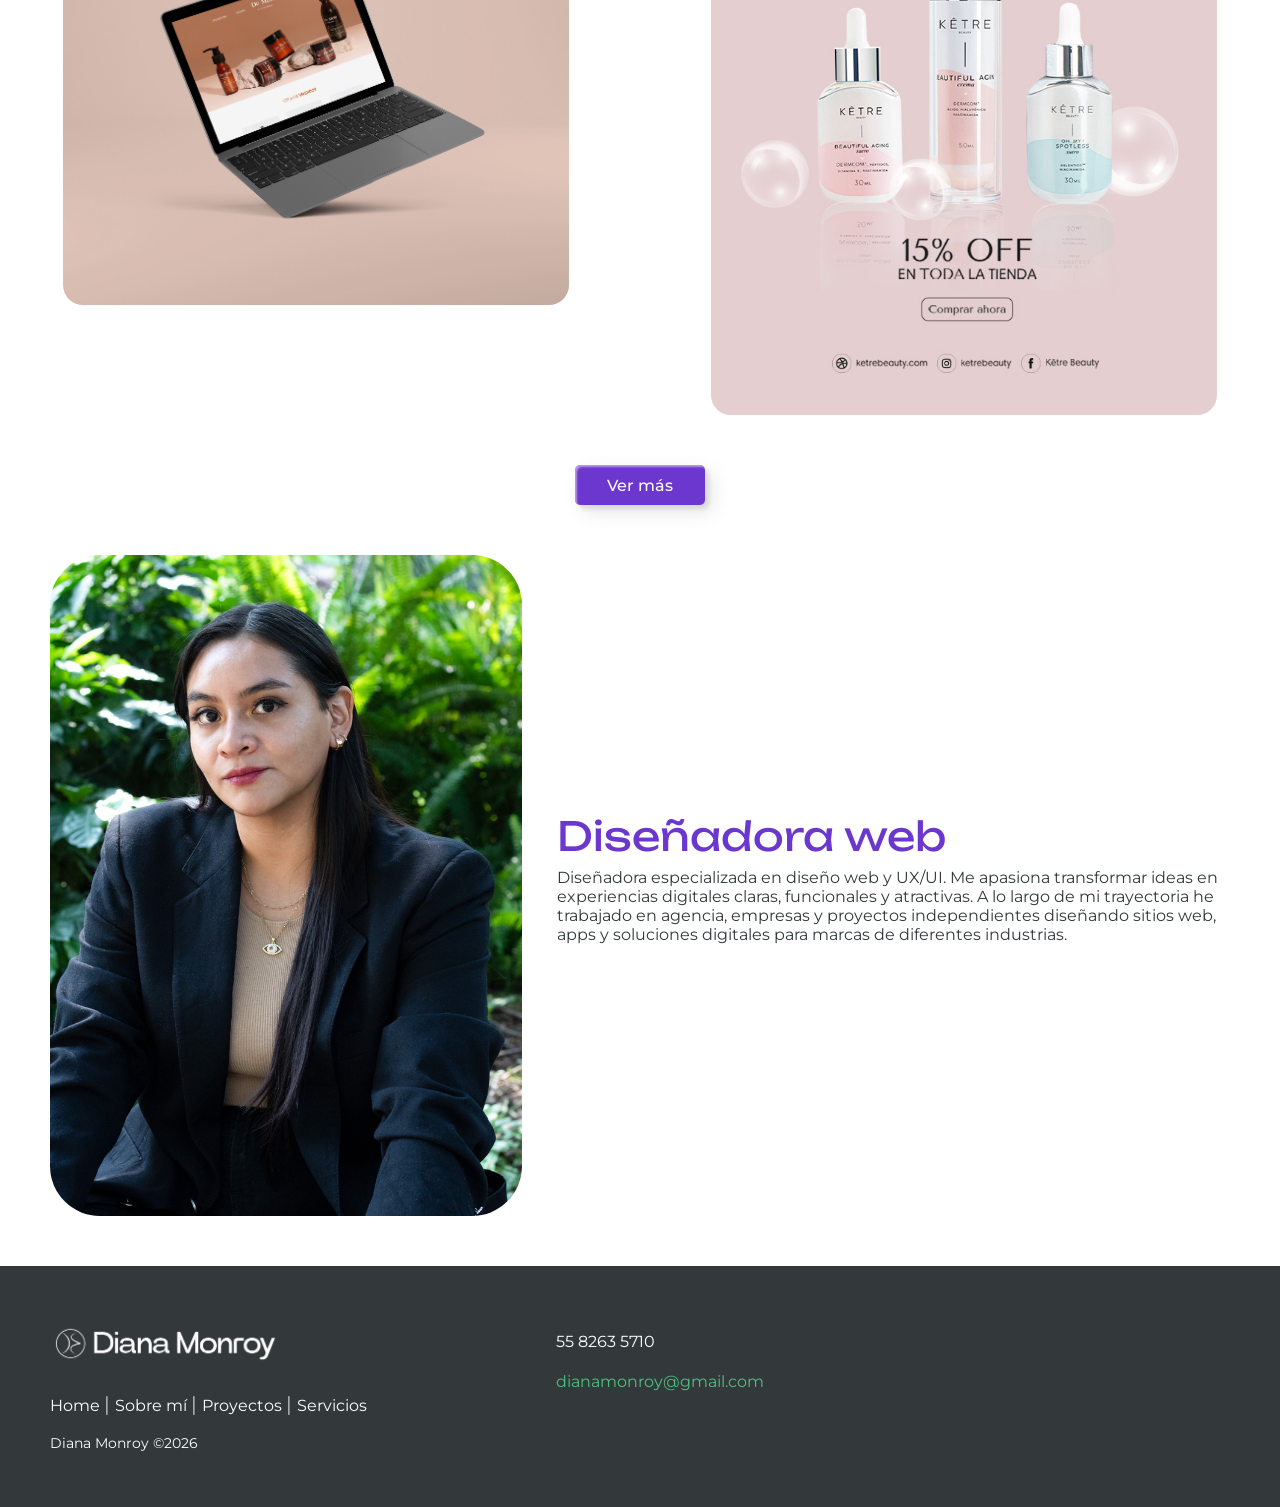
==== commit 13a58b22: "version sass 16/03" ====
--- a/index.html
+++ b/index.html
@@ -21,15 +21,18 @@
     <link rel="preconnect" href="https://fonts.gstatic.com" crossorigin>
     <link href="https://fonts.googleapis.com/css2?family=Unbounded:wght@200..900&display=swap" rel="stylesheet">
 
-    <!-- Hoja de estiloa -->
-    <link rel="stylesheet" href="css/styles.css">
+    <!--  ANIMATE -->
+    <link rel="stylesheet" href="https://cdnjs.cloudflare.com/ajax/libs/animate.css/4.1.1/animate.min.css" />
+
+    <!-- Hoja de estilos -->
+    <link rel="stylesheet" href="css/estilos.css">
 </head>
 
 <body>
     <header>
         <nav class="navbar navbar-expand-md navbar-dark bg-dark">
             <div class="container">
-                <a class="navbar-brand" href="index.html">
+                <a class="navbar-brand" href="./index.html">
                     <img src="./img/logo_dm.png" alt="Bootstrap" width="40" height="40">
                 </a>
                 <button class="navbar-toggler" type="button" data-bs-toggle="collapse" data-bs-target="#mainNav"
@@ -38,11 +41,11 @@
                 </button>
                 <div id="mainNav" class="collapse navbar-collapse">
                     <ul class="navbar-nav ms-auto">
-                        <li class="nav-item"><a class="nav-link" aria-current="page" href="pages/sobre-mi.html">Sobre
+                        <li class="nav-item"><a class="nav-link" aria-current="page" href="./pages/sobre-mi.html">Sobre
                                 mí</a>
                         </li>
-                        <li class="nav-item"><a class="nav-link" href="pages/proyectos.html">Proyectos</a></li>
-                        <li class="nav-item"><a class="nav-link" href="pages/servicios.html">Servicios</a></li>
+                        <li class="nav-item"><a class="nav-link" href="./pages/proyectos.html">Proyectos</a></li>
+                        <li class="nav-item"><a class="nav-link" href="./pages/servicios.html">Servicios</a></li>
                     </ul>
                 </div>
             </div>
@@ -50,39 +53,48 @@
     </header>
 
     <main>
-        <div>
-            <img class="banner_principal" src="img/banner_nombre.jpg" class="img-fluid" alt="">
-        </div>
+        <section class="banner">
+            <div class="banner_principal">
+                <img src="img/banner_nombre.jpg" class="img-fluid" alt="">
+            </div>
 
-        <p class="frase">
-            <span class="destacado">Diseñar</span> es entender, emocionar y crear un impacto que perdure
-        </p>
+            <p class="frase animate__animated animate__fadeInDown">
+                <span class="destacado">Diseñar</span> es entender,
+                emocionar y
+                crear un impacto que
+                perdure
+            </p>
+        </section>
 
-        <div class="proyectos">
+        <!-- GALERIA -->
+        <div class="proyectos animate__animated animate__fadeIn animate__delay-1s">
             <img src="img/casa_macario.jpg" alt="">
             <img src="img/sitio_1.jpg" alt="">
             <img src="img/sitio_2.jpg" alt="">
             <img src="img/propuesta.jpg" alt="">
         </div>
 
+
+        <!-- BOTON -->
         <div class="boton-home">
-            <button class="custom-btn btn-15">Ver más</button>
+            <button class="custom-btn btn-15">
+                <a href="./pages/proyectos.html">Ver más</a>
+            </button>
         </div>
 
         <div class="sobre-mi">
             <img src="img/foto_diana.jpg" alt="Diana-Monroy">
             <div class="sobre-mi-texto">
                 <h1>Diseñadora web</h1>
-                <p>Lorem Ipsumes simplemente el texto de relleno de las imprentas y archivos de texto. Lorem Ipsum ha
-                    sido
-                    el texto de relleno estándar de las industrias desde el año. Lorem Ipsumes simplemente el texto de
-                    relleno de las imprentas y archivos de texto. Lorem Ipsum ha sido el texto de relleno estándar de
-                    las
-                    industrias desde el año</p>
+                <p>Diseñadora especializada en diseño web y UX/UI. Me apasiona transformar ideas en experiencias
+                    digitales claras, funcionales y atractivas. A lo largo de mi trayectoria he trabajado en agencia,
+                    empresas y proyectos independientes diseñando sitios web, apps y soluciones digitales para marcas de
+                    diferentes industrias.</p>
             </div>
         </div>
     </main>
 
+    <!-- FOOTER -->
     <footer class="footer-distributed">
 
         <div class="footer-left">
--- a/css/estilos.css
+++ b/css/estilos.css
@@ -0,0 +1,497 @@
+@charset "UTF-8";
+body {
+  font: 100% "Montserrat", sans-serif;
+  color: #33383b;
+  margin: 0;
+}
+
+.footer-distributed {
+  background: #33383b;
+  box-shadow: 0 1px 1px 0 rgba(0, 0, 0, 0.12);
+  box-sizing: border-box;
+  width: 100%;
+  text-align: left;
+  font: "Montserrat", sans-serif bold 16px sans-serif;
+  padding: 55px 50px;
+}
+.footer-distributed .footer-left,
+.footer-distributed .footer-center,
+.footer-distributed .footer-right {
+  display: inline-block;
+  vertical-align: top;
+}
+.footer-distributed {
+  /* Footer left */
+}
+.footer-distributed .footer-left {
+  width: 40%;
+}
+.footer-distributed {
+  /* Logo */
+}
+.footer-distributed h3 {
+  color: #ffffff;
+  font: normal 36px "Montserrat", sans-serif;
+  margin: 0;
+}
+.footer-distributed h3 span {
+  color: #4FC082;
+}
+.footer-distributed {
+  /* Footer links */
+}
+.footer-distributed .footer-links {
+  color: #ffffff;
+  margin: 20px 0 12px;
+  padding: 0;
+}
+.footer-distributed .footer-links a {
+  display: inline-block;
+  line-height: 1.8;
+  font-weight: 400;
+  text-decoration: none;
+  color: inherit;
+}
+.footer-distributed .footer-company-name {
+  color: #ffffff;
+  font-size: 14px;
+  font-weight: normal;
+  margin: 0;
+}
+.footer-distributed {
+  /* Footer Center */
+}
+.footer-distributed .footer-center {
+  width: 35%;
+}
+.footer-distributed .footer-center i {
+  background-color: #33383b;
+  color: #ffffff;
+  font-size: 25px;
+  width: 38px;
+  height: 38px;
+  border-radius: 50%;
+  text-align: center;
+  line-height: 42px;
+  margin: 10px 15px;
+  vertical-align: middle;
+}
+.footer-distributed .footer-center i.fa-envelope {
+  font-size: 17px;
+  line-height: 38px;
+}
+.footer-distributed .footer-center p {
+  display: inline-block;
+  color: #ffffff;
+  font-weight: 400;
+  vertical-align: middle;
+  margin: 0;
+}
+.footer-distributed .footer-center p span {
+  display: block;
+  font-weight: normal;
+  font-size: 14px;
+  line-height: 2;
+}
+.footer-distributed .footer-center p a {
+  color: #4FC082;
+  text-decoration: none;
+}
+.footer-distributed .footer-links a:before {
+  content: "|";
+  font-weight: 300;
+  font-size: 20px;
+  left: 0;
+  color: #fff;
+  display: inline-block;
+  padding-right: 5px;
+}
+.footer-distributed .footer-links .link-1:before {
+  content: none;
+}
+.footer-distributed {
+  /* Footer Right */
+}
+.footer-distributed .footer-right {
+  width: 20%;
+}
+.footer-distributed .footer-company-about {
+  line-height: 20px;
+  color: #92999f;
+  font-size: 13px;
+  font-weight: normal;
+  margin: 0;
+}
+.footer-distributed .footer-company-about span {
+  display: block;
+  color: #ffffff;
+  font-size: 14px;
+  font-weight: bold;
+  margin-bottom: 20px;
+}
+.footer-distributed .footer-icons {
+  margin-top: 25px;
+}
+.footer-distributed .footer-icons a {
+  display: inline-block;
+  width: 35px;
+  height: 35px;
+  cursor: pointer;
+  background-color: #ffffff;
+  border-radius: 2px;
+  font-size: 20px;
+  color: #ffffff;
+  text-align: center;
+  line-height: 35px;
+  margin-right: 3px;
+  margin-bottom: 5px;
+}
+
+/* BANNER INDEX */
+.banner .banner_principal {
+  width: 100%;
+  display: flex;
+  height: auto;
+  justify-content: center;
+  align-items: center;
+}
+.banner img {
+  width: 100%;
+  height: auto;
+}
+.banner .frase {
+  font-weight: 400;
+  text-align: center;
+  margin: 60px;
+}
+.banner .frase .destacado {
+  font-family: "Unbounded", sans-serif, sans-serif;
+  font-size: xx-large;
+}
+
+.proyectos {
+  display: grid;
+  grid-template-columns: repeat(2, 1fr);
+  /* 2 columnas */
+  grid-template-rows: repeat(2, auto);
+  /* 2 filas */
+  gap: 16px;
+  /* espacio entre imágenes */
+  justify-items: center;
+  align-items: center;
+}
+.proyectos img {
+  width: 80%;
+  height: auto;
+  border-radius: 20px;
+}
+
+.boton-home {
+  display: flex;
+  justify-content: center;
+  margin: 50px;
+}
+.boton-home a {
+  text-decoration: none;
+  color: #ffffff;
+}
+.boton-home .custom-btn {
+  width: 130px;
+  height: 40px;
+  color: #fff;
+  border-radius: 5px;
+  padding: 10px 25px;
+  font-family: "Montserrat", sans-serif, sans-serif;
+  font-weight: 500;
+  background: transparent;
+  cursor: pointer;
+  transition: all 0.3s ease;
+  position: relative;
+  box-shadow: inset 2px 2px 2px 0px rgba(255, 255, 255, 0.5), 7px 7px 20px 0px rgba(0, 0, 0, 0.1), 4px 4px 5px 0px rgba(0, 0, 0, 0.1);
+  outline: none;
+}
+.boton-home .btn-15 {
+  background: #6B37CE;
+  border: none;
+  z-index: 1;
+}
+.boton-home .btn-15:after {
+  position: absolute;
+  width: 0;
+  height: 100%;
+  top: 0;
+  right: 0;
+  z-index: -1;
+  background-color: #4FC082;
+  border-radius: 5px;
+  box-shadow: inset 2px 2px 2px 0px rgba(255, 255, 255, 0.5), 7px 7px 20px 0px rgba(0, 0, 0, 0.1), 4px 4px 5px 0px rgba(0, 0, 0, 0.1);
+  transition: all 0.3s ease;
+}
+.boton-home .btn-15:hover {
+  color: #fff;
+}
+.boton-home .btn-15:hover:after {
+  left: 0;
+  width: 100%;
+}
+.boton-home .btn-15:active {
+  top: 2px;
+}
+
+.sobre-mi {
+  display: flex;
+  justify-content: center;
+  align-items: center;
+  gap: 35px;
+  margin: 50px;
+}
+.sobre-mi img {
+  width: 40%;
+  border-radius: 50px;
+}
+.sobre-mi .sobre-mi-texto {
+  display: flex;
+  flex-direction: column;
+}
+.sobre-mi h1 {
+  font-family: "Unbounded", sans-serif, sans-serif;
+  font-weight: normal;
+  color: #6B37CE;
+}
+
+.sobre-mi {
+  display: flex;
+  justify-content: center;
+  align-items: center;
+  gap: 35px;
+  margin: 50px;
+}
+.sobre-mi img {
+  width: 40%;
+  border-radius: 50px;
+}
+.sobre-mi .sobre-mi-texto {
+  display: flex;
+  flex-direction: column;
+}
+.sobre-mi h1 {
+  font-family: "Unbounded", sans-serif, sans-serif;
+  font-weight: normal;
+  color: #6B37CE;
+}
+
+.conteo {
+  display: grid;
+  grid-template-columns: repeat(3, 1fr);
+  gap: 32px;
+  text-align: center;
+}
+.conteo div {
+  padding: 20px;
+  border-radius: 12px;
+  background-color: #f5f5f5;
+  margin-bottom: 70px;
+}
+.conteo h2 {
+  font-size: 2.5rem;
+  font-family: "Unbounded", sans-serif, sans-serif;
+  color: #4FC082;
+  margin-bottom: 8px;
+}
+.conteo p {
+  margin: 0;
+  line-height: 1.5;
+  text-align: center;
+}
+
+.galeria {
+  padding: 40px;
+}
+.galeria .grid-galeria {
+  columns: 3;
+  column-gap: 20px;
+}
+.galeria .grid-galeria img {
+  width: 100%;
+  margin-bottom: 20px;
+  border-radius: 20px;
+  display: block;
+  transition: 0.3s;
+}
+.galeria .grid-galeria img:hover {
+  transform: scale(1.03);
+}
+
+.s-branding, .s-foto, .s-ilus, .s-redes {
+  display: flex;
+  align-items: center;
+  gap: 100px;
+  max-width: 70%;
+  margin: 80px auto;
+  padding: 0 20px;
+}
+.s-branding img, .s-foto img, .s-ilus img, .s-redes img {
+  max-width: 1000px;
+  width: 100%;
+  height: auto;
+  border-radius: 30px;
+}
+.s-branding h2, .s-foto h2, .s-ilus h2, .s-redes h2 {
+  font-size: 32px;
+  color: #6B37CE;
+  margin-bottom: 20px;
+}
+
+/* Galeria-home */
+@media (max-width: 575.98px) {
+  .proyectos {
+    display: grid;
+    grid-template-columns: 1fr;
+    /* 1 imagen por columna */
+    gap: 16px;
+    justify-items: center;
+  }
+  img {
+    width: 90%;
+    height: auto;
+  }
+}
+@media (max-width: 575.98px) {
+  .sobre-mi {
+    flex-direction: column;
+    text-align: center;
+    margin: 20px;
+  }
+  img {
+    width: 70%;
+    max-width: 100%;
+  }
+}
+@media (max-width: 880px) {
+  .footer-distributed {
+    font: bold 14px sans-serif;
+  }
+  .footer-distributed .footer-left,
+  .footer-distributed .footer-center,
+  .footer-distributed .footer-right {
+    display: block;
+    width: 100%;
+    margin-bottom: 20px;
+    text-align: center;
+  }
+  .footer-distributed .footer-center i {
+    margin-left: 0;
+  }
+}
+/* Sobre mí  */
+@media (max-width: 768px) {
+  .conteo {
+    grid-template-columns: 1fr;
+    gap: 24px;
+  }
+}
+/* BRANDING */
+@media (max-width: 768px) {
+  .s-branding {
+    flex-direction: column;
+    gap: 30px;
+    text-align: center;
+  }
+  img {
+    max-width: 300px;
+    margin: 0 auto;
+  }
+  p {
+    max-width: 100%;
+    font-size: 15px;
+    text-align: left;
+  }
+  h2 {
+    font-size: 26px;
+  }
+  ul {
+    text-align: left;
+  }
+}
+@media (max-width: 768px) {
+  .s-redes {
+    flex-direction: column-reverse;
+    gap: 30px;
+    text-align: center;
+  }
+  img {
+    max-width: 300px;
+    margin: 0 auto;
+  }
+  p {
+    max-width: 100%;
+    font-size: 15px;
+    text-align: left;
+  }
+  h2 {
+    font-size: 26px;
+  }
+  ul {
+    text-align: left;
+  }
+}
+@media (max-width: 768px) {
+  .s-ilus {
+    flex-direction: column;
+    gap: 30px;
+    text-align: center;
+  }
+  img {
+    max-width: 300px;
+    margin: 0 auto;
+  }
+  p {
+    max-width: 100%;
+    font-size: 15px;
+    text-align: left;
+  }
+  h2 {
+    font-size: 26px;
+  }
+  ul {
+    text-align: left;
+  }
+}
+@media (max-width: 768px) {
+  .s-foto {
+    flex-direction: column-reverse;
+    gap: 30px;
+    text-align: center;
+  }
+  img {
+    max-width: 300px;
+    margin: 0 auto;
+  }
+  p {
+    max-width: 100%;
+    font-size: 15px;
+    text-align: left;
+  }
+  h2 {
+    font-size: 26px;
+  }
+  ul {
+    text-align: left;
+  }
+}
+/* PROYECTOS */
+@media (max-width: 900px) {
+  .galeria .grid-galeria {
+    columns: 2;
+  }
+}
+@media (max-width: 500px) {
+  .galeria {
+    padding: 20px;
+  }
+  .galeria .grid-galeria {
+    columns: 1;
+  }
+}
+
+/*# sourceMappingURL=estilos.css.map */
